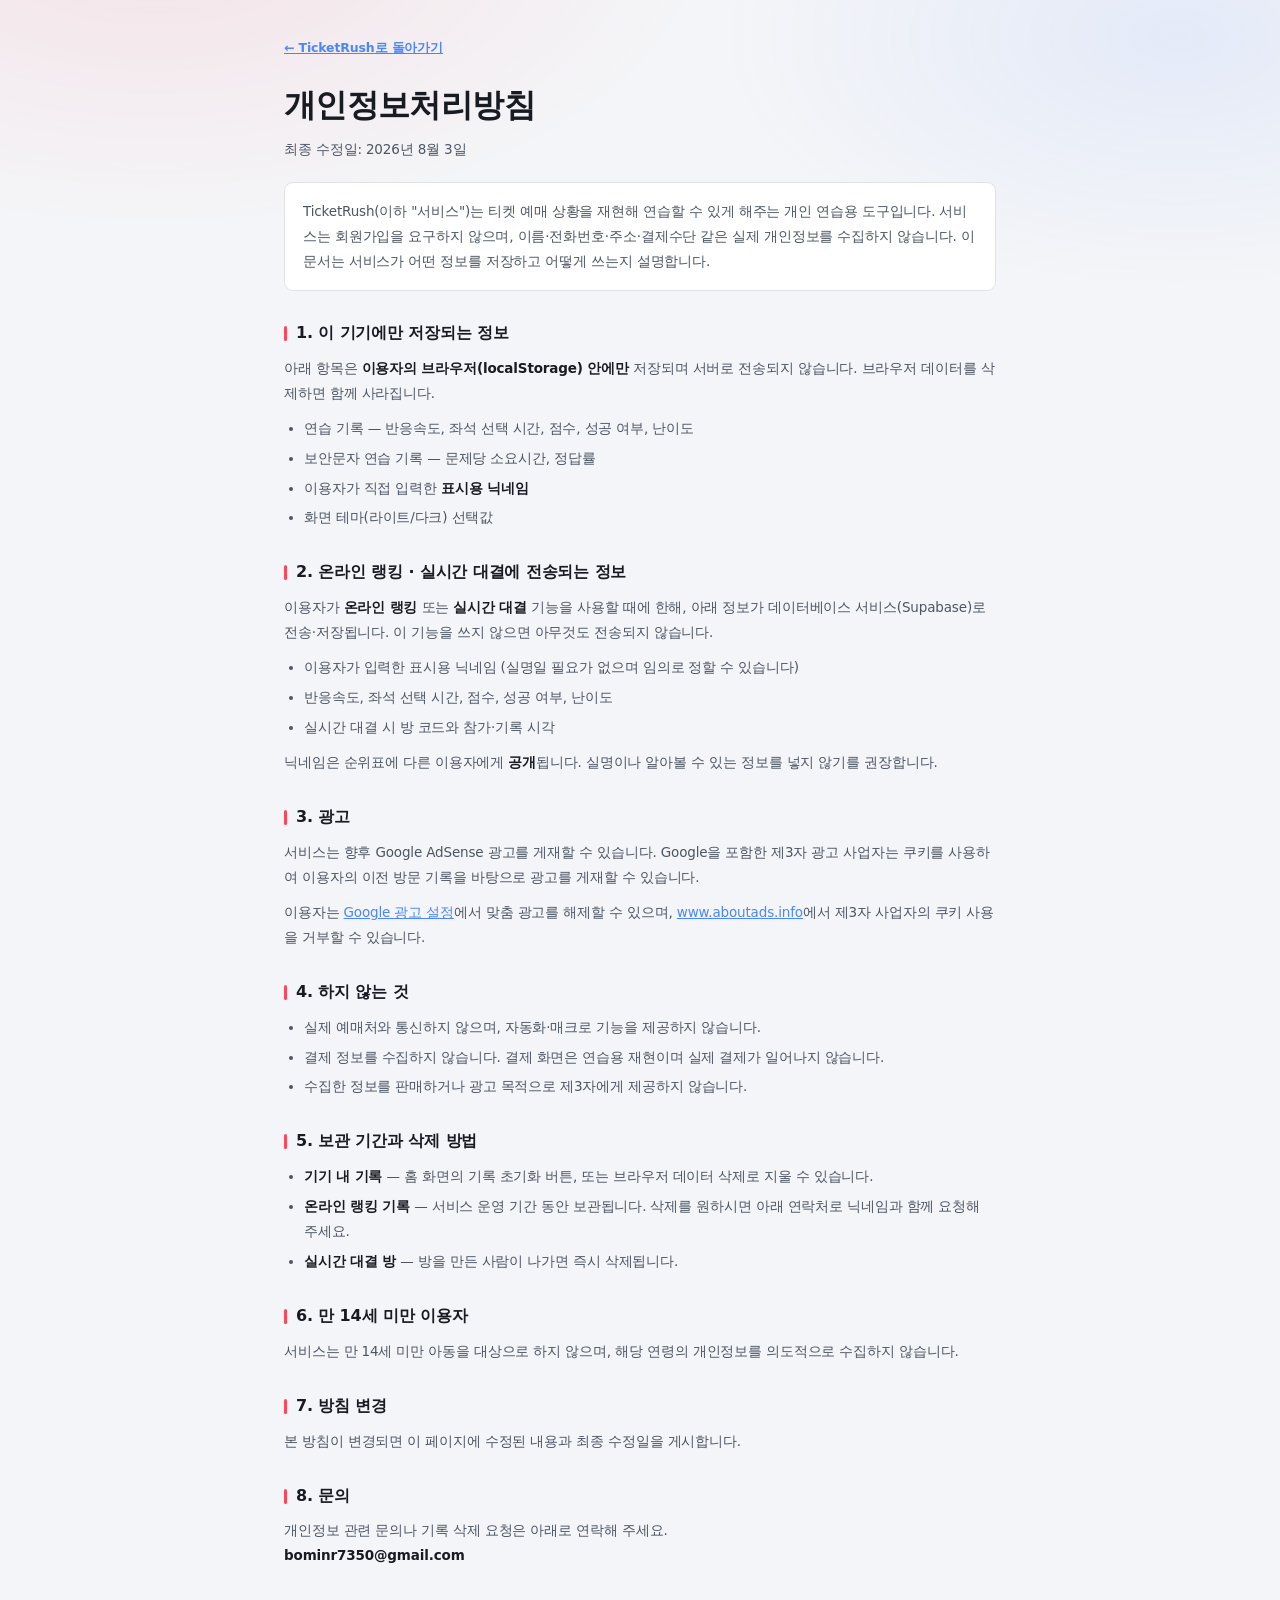
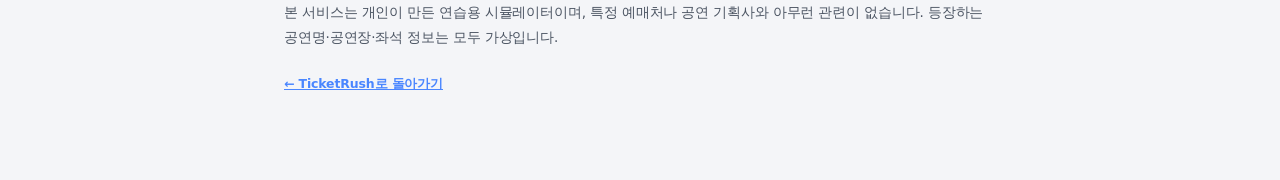
==== privacy.html @ 1d2d5882 "개인정보처리방침 페이지와 사이트 소개 글 추가 애드센스 심사에 필요한 최소 요건을 갖춘다.   · privacy.html — 기기 내 저장 항목, 온라인 랭킹·대결로 전송되는 항목" ====
<!DOCTYPE html>
<html lang="ko">
<head>
<meta charset="UTF-8">
<meta name="viewport" content="width=device-width, initial-scale=1.0, viewport-fit=cover">
<title>개인정보처리방침 — TicketRush</title>
<meta name="description" content="TicketRush가 수집하는 정보와 이용 방법을 안내합니다.">

<script>
(function(){
  var t = 'light';
  try { t = localStorage.getItem('ticketrush.theme') || 'light'; } catch (e) {}
  document.documentElement.setAttribute('data-theme', t);
})();
</script>

<link rel="icon" type="image/png" sizes="32x32" href="icons/favicon-32.png?v=3">
<link rel="stylesheet" href="css/style.css">
</head>
<body>

<main id="stage">
  <section class="screen active">
    <div class="doc-wrap">
      <a class="drill-back" href="./">← TicketRush로 돌아가기</a>

      <h1 class="doc-title">개인정보처리방침</h1>
      <p class="doc-updated">최종 수정일: 2026년 8월 3일</p>

      <p class="doc-lead">
        TicketRush(이하 "서비스")는 티켓 예매 상황을 재현해 연습할 수 있게 해주는 개인 연습용 도구입니다.
        서비스는 회원가입을 요구하지 않으며, 이름·전화번호·주소·결제수단 같은 실제 개인정보를
        수집하지 않습니다. 이 문서는 서비스가 어떤 정보를 저장하고 어떻게 쓰는지 설명합니다.
      </p>

      <h2>1. 이 기기에만 저장되는 정보</h2>
      <p>
        아래 항목은 <b>이용자의 브라우저(localStorage) 안에만</b> 저장되며 서버로 전송되지 않습니다.
        브라우저 데이터를 삭제하면 함께 사라집니다.
      </p>
      <ul>
        <li>연습 기록 — 반응속도, 좌석 선택 시간, 점수, 성공 여부, 난이도</li>
        <li>보안문자 연습 기록 — 문제당 소요시간, 정답률</li>
        <li>이용자가 직접 입력한 <b>표시용 닉네임</b></li>
        <li>화면 테마(라이트/다크) 선택값</li>
      </ul>

      <h2>2. 온라인 랭킹 · 실시간 대결에 전송되는 정보</h2>
      <p>
        이용자가 <b>온라인 랭킹</b> 또는 <b>실시간 대결</b> 기능을 사용할 때에 한해, 아래 정보가
        데이터베이스 서비스(Supabase)로 전송·저장됩니다. 이 기능을 쓰지 않으면 아무것도 전송되지 않습니다.
      </p>
      <ul>
        <li>이용자가 입력한 표시용 닉네임 (실명일 필요가 없으며 임의로 정할 수 있습니다)</li>
        <li>반응속도, 좌석 선택 시간, 점수, 성공 여부, 난이도</li>
        <li>실시간 대결 시 방 코드와 참가·기록 시각</li>
      </ul>
      <p>
        닉네임은 순위표에 다른 이용자에게 <b>공개</b>됩니다. 실명이나 알아볼 수 있는 정보를
        넣지 않기를 권장합니다.
      </p>

      <h2>3. 광고</h2>
      <p>
        서비스는 향후 Google AdSense 광고를 게재할 수 있습니다. Google을 포함한 제3자 광고 사업자는
        쿠키를 사용하여 이용자의 이전 방문 기록을 바탕으로 광고를 게재할 수 있습니다.
      </p>
      <p>
        이용자는 <a href="https://www.google.com/settings/ads" target="_blank" rel="noopener">Google 광고 설정</a>에서
        맞춤 광고를 해제할 수 있으며,
        <a href="https://www.aboutads.info/choices/" target="_blank" rel="noopener">www.aboutads.info</a>에서
        제3자 사업자의 쿠키 사용을 거부할 수 있습니다.
      </p>

      <h2>4. 하지 않는 것</h2>
      <ul>
        <li>실제 예매처와 통신하지 않으며, 자동화·매크로 기능을 제공하지 않습니다.</li>
        <li>결제 정보를 수집하지 않습니다. 결제 화면은 연습용 재현이며 실제 결제가 일어나지 않습니다.</li>
        <li>수집한 정보를 판매하거나 광고 목적으로 제3자에게 제공하지 않습니다.</li>
      </ul>

      <h2>5. 보관 기간과 삭제 방법</h2>
      <ul>
        <li><b>기기 내 기록</b> — 홈 화면의 기록 초기화 버튼, 또는 브라우저 데이터 삭제로 지울 수 있습니다.</li>
        <li><b>온라인 랭킹 기록</b> — 서비스 운영 기간 동안 보관됩니다. 삭제를 원하시면 아래 연락처로
            닉네임과 함께 요청해 주세요.</li>
        <li><b>실시간 대결 방</b> — 방을 만든 사람이 나가면 즉시 삭제됩니다.</li>
      </ul>

      <h2>6. 만 14세 미만 이용자</h2>
      <p>
        서비스는 만 14세 미만 아동을 대상으로 하지 않으며, 해당 연령의 개인정보를 의도적으로
        수집하지 않습니다.
      </p>

      <h2>7. 방침 변경</h2>
      <p>
        본 방침이 변경되면 이 페이지에 수정된 내용과 최종 수정일을 게시합니다.
      </p>

      <h2>8. 문의</h2>
      <p>
        개인정보 관련 문의나 기록 삭제 요청은 아래로 연락해 주세요.<br>
        <b>bominr7350@gmail.com</b>
      </p>

      <p class="disclaimer" style="text-align:left;margin-top:32px">
        본 서비스는 개인이 만든 연습용 시뮬레이터이며, 특정 예매처나 공연 기획사와 아무런 관련이 없습니다.
        등장하는 공연명·공연장·좌석 정보는 모두 가상입니다.
      </p>

      <a class="drill-back" href="./" style="margin-top:8px;display:inline-block">← TicketRush로 돌아가기</a>
    </div>
  </section>
</main>

</body>
</html>
---- css/style.css ----
/* ═══════════════════════════════════════════════
   TicketRush — 티켓팅 실전 연습 시뮬레이터
   ═══════════════════════════════════════════════ */

:root{
  --bg:#0b0d12;
  --bg-2:#10131a;
  --surface:#161a23;
  --surface-2:#1d222d;
  --surface-3:#252b38;
  --border:#2a3140;
  --border-2:#39424f;
  --text:#e9edf5;
  --text-2:#a9b4c6;
  --muted:#6f7b90;
  --accent:#ff4757;
  --accent-2:#ff6b7a;
  --accent-dim:rgba(255,71,87,.13);
  --blue:#4a86ff;
  --blue-dim:rgba(74,134,255,.13);
  --green:#22c98f;
  --amber:#ffb020;
  --purple:#a978ff;
  --radius:14px;
  --radius-s:9px;
  --shadow:0 10px 40px rgba(0,0,0,.45);
  --topbar-bg:rgba(11,13,18,.86);
  --menu-btn-bg:rgba(29,34,45,.92);
  /* 어두운 배경 위 옅은 색 배지 글자 — 밝은 테마에서는 아래에서 더 진한 색으로 바뀐다 */
  --tint-blue:#9dbcff;
  --tint-blue-2:#8db1ff;
  --tint-blue-3:#7ba4ff;
  --tint-red:#ffb3ba;
  --tint-red-2:#ff8a94;
  --tint-amber:#ffc861;
  --tint-amber-2:#ffd27d;
  --tint-green:#5fdcb0;
  --tint-purple:#c4a3ff;
  --tint-purple-2:#cbb0ff;
  --grad-top:#fff;
  --font:"Pretendard Variable","Pretendard",-apple-system,BlinkMacSystemFont,"Apple SD Gothic Neo","Segoe UI","Malgun Gothic","맑은 고딕",system-ui,sans-serif;
  --mono:"SF Mono",ui-monospace,"Cascadia Mono","Consolas",monospace;
}

/* ─────────── 라이트 테마 ─────────── */
:root[data-theme="light"]{
  --bg:#f4f5f8;
  --bg-2:#ffffff;
  --surface:#ffffff;
  --surface-2:#eef0f4;
  --surface-3:#e4e7ed;
  --border:#dfe2e8;
  --border-2:#c9ceda;
  --text:#181b22;
  --text-2:#4c5563;
  --muted:#818a99;
  --shadow:0 10px 32px rgba(24,27,34,.12);
  --topbar-bg:rgba(255,255,255,.86);
  --menu-btn-bg:rgba(255,255,255,.92);
  --tint-blue:#1d5fd6;
  --tint-blue-2:#1d5fd6;
  --tint-blue-3:#2f6fe0;
  --tint-red:#c81e3c;
  --tint-red-2:#d21f3c;
  --tint-amber:#9a5b00;
  --tint-amber-2:#8a5300;
  --tint-green:#0d8a63;
  --tint-purple:#7a3fd6;
  --tint-purple-2:#7a3fd6;
  --grad-top:#181b22;
}

*{box-sizing:border-box;margin:0;padding:0}
html,body{height:100%}
body{
  background:var(--bg);
  color:var(--text);
  font-family:var(--font);
  font-size:15px;
  line-height:1.55;
  -webkit-font-smoothing:antialiased;
  letter-spacing:-.01em;
  overflow-x:hidden;
}
body::before{
  content:"";position:fixed;inset:0;pointer-events:none;z-index:0;
  background:
    radial-gradient(900px 480px at 12% -8%, rgba(255,71,87,.10), transparent 62%),
    radial-gradient(760px 420px at 92% 4%, rgba(74,134,255,.09), transparent 60%);
}
button{font-family:inherit;cursor:pointer;border:none;background:none;color:inherit}
input{font-family:inherit}
.hidden{display:none !important}

/* ─────────── 상단바 ─────────── */
#topbar{
  position:sticky;top:0;z-index:60;
  display:flex;align-items:center;justify-content:space-between;
  gap:16px;padding:0 22px;height:52px;
  background:var(--topbar-bg);
  backdrop-filter:blur(14px);
  border-bottom:1px solid var(--border);
}
.tb-left{display:flex;align-items:center;gap:12px;min-width:0}
.tb-logo{font-weight:800;font-size:13px;letter-spacing:.1em}
.tb-logo em{color:var(--accent);font-style:normal}
.tb-sep{width:1px;height:16px;background:var(--border-2)}
.tb-clock{font-family:var(--mono);font-size:14px;font-weight:600;font-variant-numeric:tabular-nums}
.tb-clock-label{font-size:10px;color:var(--muted);letter-spacing:.05em}
.tb-right{display:flex;align-items:center;gap:18px}
.tb-stat{display:flex;align-items:center;gap:7px;font-size:12px;white-space:nowrap}
.tb-stat-label{color:var(--muted)}
.tb-stat-val{font-family:var(--mono);font-weight:700;font-variant-numeric:tabular-nums}
.load-bar{width:64px;height:5px;border-radius:3px;background:var(--surface-3);overflow:hidden}
.load-fill{height:100%;width:0;border-radius:3px;background:var(--green);transition:width .5s ease,background .5s ease}
.load-fill.mid{background:var(--amber)}
.load-fill.high{background:var(--accent)}
@media(max-width:820px){
  .tb-stat:not(.tb-load){display:none}
  #topbar{padding:0 14px}
}

/* ─────────── 화면 전환 ─────────── */
#stage{position:relative;z-index:1}
.screen{display:none;animation:fadeUp .32s cubic-bezier(.16,1,.3,1)}
.screen.active{display:block}
@keyframes fadeUp{from{opacity:0;transform:translateY(10px)}to{opacity:1;transform:none}}

/* ═══════════ 1. 홈 ═══════════ */
.home-hero{max-width:900px;margin:0 auto;padding:86px 24px 46px;text-align:center}
.hero-badge{
  display:inline-block;padding:6px 14px;border-radius:100px;
  background:var(--accent-dim);border:1px solid rgba(255,71,87,.3);
  color:var(--accent-2);font-size:12px;font-weight:700;letter-spacing:.06em;
}
.hero-title{margin-top:22px;font-size:clamp(30px,5.2vw,52px);font-weight:800;line-height:1.22;letter-spacing:-.035em}
.hero-title em{
  font-style:normal;
  background:linear-gradient(100deg,var(--accent),#ff9068);
  -webkit-background-clip:text;background-clip:text;color:transparent;
}
.hero-sub{margin-top:20px;color:var(--text-2);font-size:15.5px;line-height:1.75}

.home-panel{max-width:940px;margin:0 auto;padding:0 24px 60px}
.panel-block{margin-bottom:38px}
.block-title{font-size:16px;font-weight:700;display:flex;align-items:center;gap:10px;margin-bottom:14px}
.block-title .num{
  font-family:var(--mono);font-size:11px;color:var(--accent);
  background:var(--accent-dim);padding:3px 7px;border-radius:5px;font-weight:700;
}
.block-desc{color:var(--muted);font-size:13px;margin:-8px 0 14px}
.opt-tag{font-size:11px;color:var(--muted);font-weight:500;background:var(--surface-2);padding:2px 8px;border-radius:5px}

/* 공연 카드 */
.concert-grid{display:grid;grid-template-columns:repeat(auto-fill,minmax(210px,1fr));gap:12px}
.concert{
  position:relative;text-align:left;padding:0;overflow:hidden;
  background:var(--surface);border:1px solid var(--border);border-radius:var(--radius);
  transition:border-color .18s,transform .18s;
}
.concert:hover{border-color:var(--border-2);transform:translateY(-2px)}
.concert.on{border-color:var(--accent);box-shadow:0 0 0 1px var(--accent),0 8px 26px rgba(255,71,87,.16)}
/* 티켓 포스터가 크림색 용지라 어둡게 덮는 오버레이를 두지 않는다 */
.c-art{height:104px;position:relative;overflow:hidden;background:var(--surface-2)}
.c-art svg{display:block;width:100%;height:100%}
.c-body{padding:13px 14px 15px}
.c-name{font-weight:700;font-size:14.5px;line-height:1.35}
.c-venue{color:var(--muted);font-size:12px;margin-top:5px}
.c-tags{display:flex;gap:5px;margin-top:10px;flex-wrap:wrap}
.c-tag{font-size:10.5px;padding:3px 7px;border-radius:5px;background:var(--surface-3);color:var(--text-2);font-weight:600}
.c-tag.hot{background:var(--accent-dim);color:var(--accent-2)}

/* 난이도 */
.diff-grid{display:grid;grid-template-columns:repeat(auto-fit,minmax(160px,1fr));gap:10px}
.diff{
  text-align:left;padding:15px 16px;border-radius:var(--radius-s);
  background:var(--surface);border:1px solid var(--border);transition:.18s;
}
.diff:hover{border-color:var(--border-2)}
.diff.on{border-color:var(--accent);background:linear-gradient(180deg,var(--accent-dim),var(--surface))}
.d-name{font-weight:700;font-size:15px;display:flex;align-items:center;gap:7px}
.d-dots{display:flex;gap:3px}
.d-dots i{width:5px;height:5px;border-radius:50%;background:var(--surface-3)}
.d-dots i.f{background:var(--accent)}
.d-desc{color:var(--muted);font-size:12px;margin-top:7px;line-height:1.5}
.d-spec{margin-top:9px;font-family:var(--mono);font-size:10.5px;color:var(--text-2);display:flex;flex-direction:column;gap:2px}

/* 체크박스 옵션 */
.opt-grid{display:grid;grid-template-columns:repeat(auto-fit,minmax(240px,1fr));gap:10px}
.opt{
  display:flex;gap:11px;align-items:flex-start;cursor:pointer;
  padding:13px 15px;border-radius:var(--radius-s);
  background:var(--surface);border:1px solid var(--border);transition:.16s;
}
.opt:hover{border-color:var(--border-2)}
.opt input{position:absolute;opacity:0;pointer-events:none}
.opt-box{
  flex:0 0 auto;width:18px;height:18px;margin-top:2px;border-radius:5px;
  border:1.5px solid var(--border-2);background:var(--bg-2);
  display:grid;place-items:center;transition:.16s;
}
.opt-box::after{content:"";width:9px;height:5px;border-left:2px solid #fff;border-bottom:2px solid #fff;transform:rotate(-45deg) scale(0);transition:transform .16s}
.opt input:checked + .opt-box,
.co-agree input:checked + .opt-box{background:var(--accent);border-color:var(--accent)}
.opt input:checked + .opt-box::after,
.co-agree input:checked + .opt-box::after{transform:rotate(-45deg) scale(1)}
.opt-text{display:flex;flex-direction:column;gap:3px;font-size:13.5px}
.opt-text b{font-weight:600}
.opt-text i{font-style:normal;color:var(--muted);font-size:12px;line-height:1.45}

/* 목표좌석 */
/* 공연장 선택 */
.venue-grid{display:grid;grid-template-columns:repeat(auto-fit,minmax(210px,1fr));gap:10px}
.venue-pick{
  text-align:left;padding:14px 16px;border-radius:var(--radius-s);
  background:var(--surface);border:1.5px solid var(--border);transition:.16s;
}
.venue-pick:hover{border-color:var(--border-2);transform:translateY(-2px)}
.venue-pick.on{border-color:var(--accent);background:linear-gradient(180deg,var(--accent-dim),var(--surface))}
.vp-label{
  display:inline-block;font-size:10.5px;font-weight:700;padding:2px 8px;border-radius:5px;
  background:var(--surface-3);color:var(--text-2);margin-bottom:7px;
}
.venue-pick.on .vp-label{background:var(--accent);color:#fff}
.vp-name{font-size:14px;font-weight:700}
.vp-desc{font-size:11.5px;color:var(--muted);line-height:1.55;margin-top:4px}
.vp-spec{font-size:11px;color:var(--text-2);font-family:var(--mono);margin-top:8px}

.target-grid{display:flex;flex-wrap:wrap;gap:8px}
.target{
  padding:9px 15px;border-radius:100px;font-size:13px;font-weight:600;
  background:var(--surface);border:1px solid var(--border);transition:.16s;
}
.target:hover{border-color:var(--border-2)}
.target.on{background:var(--blue-dim);border-color:var(--blue);color:var(--tint-blue)}

/* 버튼 */
.btn-primary{
  background:linear-gradient(180deg,var(--accent-2),var(--accent));
  color:#fff;font-weight:700;font-size:15px;
  padding:13px 26px;border-radius:var(--radius-s);
  transition:.16s;box-shadow:0 6px 20px rgba(255,71,87,.24);
}
.btn-primary:hover:not(:disabled){filter:brightness(1.08);transform:translateY(-1px)}
.btn-primary:active:not(:disabled){transform:translateY(0)}
.btn-primary:disabled{opacity:.34;cursor:not-allowed;box-shadow:none;filter:grayscale(.6)}
.btn-huge{width:100%;padding:18px;font-size:17px;margin-top:8px}
.btn-ghost{
  padding:10px 20px;border-radius:var(--radius-s);font-size:13.5px;font-weight:600;
  background:var(--surface-2);border:1px solid var(--border);color:var(--text-2);transition:.16s;
}
.btn-ghost:hover{background:var(--surface-3);color:var(--text)}
.btn-danger{color:var(--tint-red-2)}
.btn-danger:hover{background:var(--accent-dim);border-color:rgba(255,71,87,.4)}
.btn-link{background:none;color:var(--blue);font-size:12.5px;text-decoration:underline;padding:4px}
.btn-back{font-size:13px;color:var(--muted);padding:4px 0;font-weight:600}
.btn-back:hover{color:var(--text)}

.disclaimer{margin-top:16px;text-align:center;color:var(--muted);font-size:11.5px;line-height:1.7}

/* 기록 */
.home-record{max-width:940px;margin:0 auto;padding:0 24px 80px}
.rec-box{background:var(--surface);border:1px solid var(--border);border-radius:var(--radius);padding:20px 22px}
.rec-head{display:flex;align-items:center;justify-content:space-between;margin-bottom:16px}
.rec-head h3{font-size:15px;font-weight:700}
.rec-grid{display:grid;grid-template-columns:repeat(auto-fit,minmax(110px,1fr));gap:12px}
.rec-item{text-align:center;padding:14px 8px;background:var(--bg-2);border-radius:var(--radius-s)}
.rec-val{font-family:var(--mono);font-size:22px;font-weight:700}
.rec-lab{font-size:11.5px;color:var(--muted);margin-top:4px}

/* ═══════════ 2. 오픈 대기 ═══════════ */
.standby-wrap{
  max-width:880px;margin:0 auto;padding:60px 24px;
  display:grid;grid-template-columns:260px 1fr;gap:40px;align-items:center;min-height:calc(100vh - 52px);
}
@media(max-width:720px){.standby-wrap{grid-template-columns:1fr;gap:24px;padding:36px 20px}}
.sb-poster{
  position:relative;width:100%;aspect-ratio:3/4;min-height:220px;
  border-radius:var(--radius);overflow:hidden;
  box-shadow:var(--shadow);background:var(--surface-2);
}
/* absolute 로 채워야 aspect-ratio 계산 순서와 무관하게 항상 보인다 */
.sb-poster svg{position:absolute;inset:0;width:100%;height:100%}
.sb-label{color:var(--muted);font-size:13px;letter-spacing:.04em}
.sb-count{
  font-family:var(--mono);font-size:clamp(56px,11vw,88px);font-weight:800;
  line-height:1;letter-spacing:-.03em;font-variant-numeric:tabular-nums;
  display:inline-block;
}
.sb-ms{font-family:var(--mono);font-size:24px;color:var(--accent);display:inline-block;font-weight:700}
.sb-count.urgent{color:var(--accent);animation:pulse .5s infinite}
@keyframes pulse{0%,100%{opacity:1}50%{opacity:.55}}
.sb-title{font-size:22px;font-weight:700;margin-top:22px}
.sb-meta{color:var(--text-2);font-size:13.5px;margin-top:6px;line-height:1.7}
.btn-book{margin-top:26px;width:100%;max-width:320px;padding:19px;font-size:19px}
.sb-hint{color:var(--muted);font-size:12.5px;margin-top:12px}
.sb-early{
  margin-top:12px;padding:10px 14px;border-radius:var(--radius-s);
  background:var(--accent-dim);border:1px solid rgba(255,71,87,.3);
  color:var(--accent-2);font-size:13px;font-weight:600;
}

/* ═══════════ 3. 대기열 ═══════════ */
.queue-card{
  max-width:440px;margin:0 auto;padding:34px 30px 28px;
  min-height:calc(100vh - 52px);display:flex;flex-direction:column;justify-content:center;
}
.q-head{text-align:center;margin-bottom:26px}
.q-brand{font-size:11px;font-weight:800;letter-spacing:.14em;color:var(--accent)}
.q-title{font-size:20px;font-weight:700;margin-top:8px}
/* 대기열 진행 — 일자형 게이지 */
.q-visual{margin:0 auto;max-width:420px}
.q-numrow{display:flex;align-items:baseline;justify-content:space-between;gap:12px;margin-bottom:10px}
.q-numlabel{font-size:12px;color:var(--muted)}
.q-numval{font-size:13px;color:var(--text-2)}
.q-numval b{
  font-family:var(--mono);font-size:38px;font-weight:800;
  font-variant-numeric:tabular-nums;color:var(--text);
  letter-spacing:-.03em;margin-right:3px;
}
.q-track{
  height:12px;border-radius:7px;background:var(--surface-2);
  border:1px solid var(--border);overflow:hidden;position:relative;
}
.q-fill{
  height:100%;width:0;border-radius:6px;
  background:linear-gradient(90deg,var(--accent),#ff9068);
  transition:width .6s ease;position:relative;
}
/* 진행 중임을 보여주는 흐르는 빛 */
.q-fill::after{
  content:"";position:absolute;inset:0;border-radius:6px;
  background:linear-gradient(90deg,transparent,rgba(255,255,255,.42),transparent);
  animation:qflow 1.5s linear infinite;
}
@keyframes qflow{from{transform:translateX(-100%)}to{transform:translateX(100%)}}
.q-trackfoot{display:flex;justify-content:space-between;font-size:11px;color:var(--muted);margin-top:7px}
.q-trackfoot b{font-family:var(--mono);color:var(--text-2)}
.q-stats{display:flex;flex-wrap:wrap;justify-content:space-between;gap:8px;margin-top:26px;text-align:center}
.q-stats .q-stat{min-width:96px}
.q-stat{flex:1;background:var(--surface);border:1px solid var(--border);border-radius:var(--radius-s);padding:11px 6px}
.q-stat span{display:block;font-size:11px;color:var(--muted)}
.q-stat b{display:block;font-family:var(--mono);font-size:14px;margin-top:3px;font-variant-numeric:tabular-nums}
.q-status{
  margin-top:14px;padding:11px 14px;border-radius:var(--radius-s);
  background:var(--surface);border:1px solid var(--border);
  font-size:13px;color:var(--text-2);text-align:center;transition:.2s;
}
.q-status.warn{background:rgba(255,176,32,.1);border-color:rgba(255,176,32,.34);color:var(--tint-amber-2)}
.q-status.bad{background:var(--accent-dim);border-color:rgba(255,71,87,.36);color:var(--accent-2)}
.q-warn{
  margin-top:14px;padding:13px 15px;border-radius:var(--radius-s);
  background:rgba(255,176,32,.07);border:1px solid rgba(255,176,32,.24);font-size:12.5px;line-height:1.6;
}
.q-warn b{display:block;color:var(--tint-amber);margin-bottom:3px}
.q-warn span{color:var(--text-2)}
.q-actions{display:flex;gap:8px;margin-top:16px}
.q-actions button{flex:1}
.q-refresh-count{text-align:center;font-size:11.5px;color:var(--muted);margin-top:10px;min-height:17px}

/* ═══════════ 예매 공통 헤더 ═══════════ */
.book-head{
  display:flex;align-items:center;justify-content:space-between;gap:16px;
  padding:16px 24px;border-bottom:1px solid var(--border);background:var(--bg-2);
}
.bh-title{font-size:17px;font-weight:700}
.bh-sub{font-size:12.5px;color:var(--muted);margin-top:3px}
.bh-timer{font-size:13px;color:var(--text-2)}
.bh-timer b{font-family:var(--mono);font-size:17px;color:var(--text);font-variant-numeric:tabular-nums;margin-left:6px}
.bh-timer.urgent b{color:var(--accent)}

/* ═══════════ 4. 구역 선택 ═══════════ */
.zone-body{display:grid;grid-template-columns:1fr 260px;gap:20px;padding:22px 24px;max-width:1200px;margin:0 auto}
@media(max-width:900px){.zone-body{grid-template-columns:1fr}}
/* 좌석배치도 — 무대를 중심으로 부채꼴로 펼친 SVG */
.venue{
  background:var(--surface);border:1px solid var(--border);border-radius:var(--radius);
  padding:18px 16px 14px;
}
.venue-svg{display:block;width:100%;height:auto;max-height:68vh;margin:0 auto}
.vm-stage{fill:var(--surface-3);stroke:var(--border-2);stroke-width:1.5}
.vm-stage-t{
  fill:var(--text-2);font-family:var(--font);font-size:12px;font-weight:800;
  letter-spacing:.26em;pointer-events:none;
}
.vm-zone{cursor:pointer}
/* 기본 투명도는 JS 가 잔여석에 맞춰 fill-opacity 속성으로 넣는다.
   여기서 fill-opacity 를 선언하면 그 값을 덮어버리므로 상태별로만 지정한다. */
.vm-shape{stroke-width:1.5;transition:fill-opacity .45s ease,stroke-width .14s}
.vm-zone:hover .vm-shape{fill-opacity:.85;stroke-width:2.5}
.vm-zone:focus{outline:none}
.vm-zone:focus-visible .vm-shape{stroke-width:3}
.vm-name,.vm-left{
  pointer-events:none;paint-order:stroke;
  stroke:rgba(0,0,0,.6);stroke-width:3px;stroke-linejoin:round;
}
.vm-name{fill:#fff;font-family:var(--font);font-size:12px;font-weight:700}
.vm-left{fill:var(--text-2);font-family:var(--mono);font-size:10.5px;font-weight:600}
.vm-zone.mid .vm-left{fill:var(--amber)}
.vm-zone.low .vm-left{fill:var(--accent-2)}
.vm-zone.off{cursor:not-allowed}
.vm-zone.off .vm-shape{stroke-dasharray:3 3}
.vm-zone.off:hover .vm-shape{fill-opacity:.05;stroke-width:1.5}
.vm-zone.off .vm-name{fill:var(--muted)}
.vm-zone.off .vm-left{fill:var(--accent)}
.vm-hint{font-size:11.5px;color:var(--muted);text-align:center;margin-top:12px;line-height:1.6}
.vm-hint b{color:var(--text-2)}
.zone-side h3{font-size:14px;font-weight:700;margin-bottom:11px}
.grade-list{display:flex;flex-direction:column;gap:7px}
.grade-item{
  display:flex;align-items:center;gap:9px;padding:10px 12px;
  background:var(--surface);border:1px solid var(--border);border-radius:var(--radius-s);font-size:12.5px;
}
.gi-dot{width:9px;height:9px;border-radius:50%;flex:0 0 auto}
.gi-name{font-weight:700}
.gi-price{color:var(--muted);font-size:11.5px}
.gi-left{margin-left:auto;font-family:var(--mono);font-weight:700;font-size:12.5px}

/* 실시간 피드 */
.live-feed{
  margin-top:16px;background:var(--bg-2);border:1px solid var(--border);
  border-radius:var(--radius-s);padding:11px 12px;height:158px;overflow:hidden;
  display:flex;flex-direction:column;gap:5px;justify-content:flex-end;
}
.lf-item{font-size:11.5px;color:var(--muted);animation:feedIn .3s ease;line-height:1.45}
.lf-item b{color:var(--text-2);font-weight:600}
.lf-item.hot b{color:var(--accent-2)}
@keyframes feedIn{from{opacity:0;transform:translateY(6px)}to{opacity:1;transform:none}}

/* ═══════════ 5. 좌석 선택 ═══════════ */
.seat-body{display:grid;grid-template-columns:1fr 280px;gap:20px;padding:20px 24px;max-width:1280px;margin:0 auto}
@media(max-width:900px){.seat-body{grid-template-columns:1fr}}
.seat-main{background:var(--surface);border:1px solid var(--border);border-radius:var(--radius);padding:20px}
.stage-bar{
  background:linear-gradient(180deg,var(--surface-3),var(--surface-2));
  border:1px solid var(--border-2);border-radius:7px;text-align:center;
  padding:9px;font-weight:800;letter-spacing:.4em;font-size:12px;color:var(--text-2);margin-bottom:20px;
}
.seat-scroll{overflow:auto;max-height:56vh;padding:4px}
.seat-grid{display:flex;flex-direction:column;gap:5px;align-items:center;min-width:min-content}
.seat-row{display:flex;gap:4px;align-items:center}
.seat-rowlabel{
  width:26px;flex:0 0 auto;font-family:var(--mono);font-size:10px;
  color:var(--muted);text-align:right;padding-right:5px;
}
.seat{
  width:17px;height:17px;border-radius:3.5px;flex:0 0 auto;
  background:var(--surface-3);border:none;transition:transform .1s,background .18s;position:relative;
}
/* 선택 가능한 좌석 = 포도알 (보라색) */
.seat.av{background:#8b5cf6;cursor:pointer}
.seat.av:hover{transform:scale(1.42);background:#a78bfa;z-index:5;box-shadow:0 0 0 2px rgba(139,92,246,.45)}
/* 경쟁자가 선점 중인 좌석. 깜빡이거나 노랗게 뜨지 않고 그냥 사라진 것처럼 보인다 */
.seat.hold{background:#2b313d;cursor:not-allowed}
.seat.sold{background:#2b313d;cursor:not-allowed}
.seat.mine{background:var(--accent);cursor:pointer;box-shadow:0 0 0 2px rgba(255,71,87,.45)}
/* 사라질 때 별도 연출 없음 — background transition 만으로 조용히 회색이 된다 */
.seat-aisle{width:12px;flex:0 0 auto}
.seat-legend{display:flex;gap:16px;justify-content:center;margin-top:18px;font-size:11.5px;color:var(--text-2);flex-wrap:wrap}
.seat-legend span{display:flex;align-items:center;gap:6px}
.lg{width:11px;height:11px;border-radius:3px;display:inline-block}
.lg-av{background:#8b5cf6}
.lg-sold{background:#2b313d}.lg-mine{background:var(--accent)}

.seat-side h3{font-size:14px;font-weight:700;margin-bottom:11px}
.picked{
  background:var(--surface);border:1px solid var(--border);border-radius:var(--radius-s);
  padding:11px;min-height:96px;display:flex;flex-direction:column;gap:7px;
}
.picked .empty{color:var(--muted);font-size:12.5px;margin:auto;text-align:center}
.pick-item{display:flex;align-items:center;gap:9px;padding:8px 10px;background:var(--bg-2);border-radius:7px;font-size:12.5px}
.pi-grade{font-size:10px;font-weight:700;padding:2px 6px;border-radius:4px}
.pi-name{font-weight:600}
.pi-price{margin-left:auto;font-family:var(--mono);font-size:11.5px;color:var(--text-2)}
.pi-del{color:var(--muted);font-size:15px;line-height:1;padding:0 2px}
.pi-del:hover{color:var(--accent)}
.picked-sum{
  margin-top:11px;padding:13px;background:var(--surface);
  border:1px solid var(--border);border-radius:var(--radius-s);
}
.picked-sum div{display:flex;justify-content:space-between;font-size:13px;padding:3px 0}
.picked-sum b{font-family:var(--mono);font-weight:700}
.seat-side .btn-primary{width:100%;margin-top:11px}

/* ═══════════ 6. 보안문자 ═══════════ */
.captcha-card{
  max-width:390px;margin:0 auto;padding:36px 30px;
  min-height:calc(100vh - 52px);display:flex;flex-direction:column;
  align-items:center;justify-content:center;text-align:center;
}
.captcha-card h2{font-size:20px;font-weight:700}
.captcha-card > p{color:var(--text-2);font-size:13.5px;margin-top:7px}
/* 전체 연습(#captcha-*)과 집중 연습(#cd-*)이 같은 모양을 쓴다 */
#captcha-canvas,#cd-canvas{
  margin-top:20px;border-radius:8px;background:#fff;
  border:1px solid var(--border-2);max-width:100%;
}
#captcha-input,#cd-input{
  margin-top:12px;width:100%;padding:14px 16px;font-size:19px;
  text-align:center;letter-spacing:.22em;font-family:var(--mono);font-weight:700;
  background:var(--surface);border:1.5px solid var(--border-2);
  border-radius:var(--radius-s);color:var(--text);outline:none;transition:.16s;
}
#captcha-input:focus,#cd-input:focus{border-color:var(--accent);background:var(--surface-2)}
#captcha-input.err,#cd-input.err{border-color:var(--accent);animation:shake .32s}
@keyframes shake{0%,100%{transform:translateX(0)}25%{transform:translateX(-7px)}75%{transform:translateX(7px)}}
.captcha-msg{min-height:20px;margin-top:9px;font-size:12.5px;color:var(--accent-2)}
.captcha-card .btn-primary{width:100%;margin-top:6px}
.captcha-timer{margin-top:16px;font-size:12.5px;color:var(--muted)}
.captcha-timer b{font-family:var(--mono);color:var(--text-2)}

/* ═══════════ 7. 결제 ═══════════ */
.checkout-wrap{max-width:1000px;margin:0 auto;padding:26px 24px 60px}
.co-steps{display:flex;align-items:center;gap:11px;font-size:13px;color:var(--muted);margin-bottom:22px}
.co-steps .on{color:var(--accent);font-weight:700}
.co-steps i{font-style:normal;color:var(--border-2)}
.co-grid{display:grid;grid-template-columns:1fr 310px;gap:20px}
@media(max-width:860px){.co-grid{grid-template-columns:1fr}}
.co-box{background:var(--surface);border:1px solid var(--border);border-radius:var(--radius);padding:20px 22px;margin-bottom:14px}
.co-box h3{font-size:14.5px;font-weight:700;margin-bottom:13px}
.co-rows{display:flex;flex-direction:column;gap:9px}
.co-row{display:flex;font-size:13.5px;gap:14px}
.co-row span{color:var(--muted);width:88px;flex:0 0 auto}
.co-row b{font-weight:600}
.co-discounts,.co-pays{display:flex;flex-direction:column;gap:8px}
.co-choice{
  display:flex;align-items:center;gap:11px;padding:12px 14px;text-align:left;
  background:var(--bg-2);border:1.5px solid var(--border);border-radius:var(--radius-s);
  font-size:13.5px;transition:.16s;width:100%;
}
.co-choice:hover{border-color:var(--border-2)}
.co-choice.on{border-color:var(--accent);background:var(--accent-dim)}
.cc-radio{width:16px;height:16px;border-radius:50%;border:2px solid var(--border-2);flex:0 0 auto;transition:.16s}
.co-choice.on .cc-radio{border-color:var(--accent);border-width:5px}
.cc-label{font-weight:600}
.cc-val{margin-left:auto;font-family:var(--mono);font-size:12.5px;color:var(--text-2)}
/* 결제 수단 하위 선택 — 카드사 · 은행 */
.co-sub:not(:empty){
  margin-top:12px;padding:13px 14px;border-radius:var(--radius-s);
  background:var(--bg-2);border:1px solid var(--border);
}
.co-sub-h{font-size:11.5px;font-weight:700;letter-spacing:.04em;color:var(--muted);margin-bottom:9px}
.co-sub-grid{display:grid;grid-template-columns:repeat(auto-fill,minmax(104px,1fr));gap:6px}
.pay-sub{
  padding:9px 6px;border-radius:7px;font-size:12.5px;font-weight:600;
  background:var(--surface);border:1.5px solid var(--border);
  color:var(--text-2);transition:.14s;
}
.pay-sub:hover{border-color:var(--border-2);color:var(--text)}
.pay-sub.on{border-color:var(--accent);background:var(--accent-dim);color:var(--tint-red)}
.co-sub-note{font-size:11px;color:var(--amber);margin-top:9px;line-height:1.5}

.co-agree{display:flex;align-items:center;gap:11px;padding:15px 20px;font-size:13px;cursor:pointer;color:var(--text-2)}
.co-agree input{position:absolute;opacity:0;pointer-events:none}
.co-side{position:sticky;top:70px;align-self:start;background:var(--surface);border:1px solid var(--border);border-radius:var(--radius);padding:20px}
.co-side h3{font-size:14.5px;font-weight:700;margin-bottom:13px}
.co-sum{display:flex;flex-direction:column;gap:8px;padding-bottom:13px;border-bottom:1px solid var(--border)}
.co-sum div{display:flex;justify-content:space-between;font-size:13px}
.co-sum span{color:var(--muted)}
.co-sum b{font-family:var(--mono);font-weight:600}
.co-sum .disc b{color:var(--green)}
.co-total{display:flex;justify-content:space-between;align-items:baseline;padding:14px 0}
.co-total span{font-size:13.5px;font-weight:600}
.co-total b{font-family:var(--mono);font-size:24px;font-weight:800;color:var(--accent)}
.btn-pay{width:100%;padding:16px;font-size:16px}
.co-note{margin-top:11px;font-size:11.5px;color:var(--muted);line-height:1.6}
.co-timer{margin-top:13px;text-align:center;font-size:12.5px;color:var(--muted)}
.co-timer b{font-family:var(--mono);color:var(--text-2)}

/* ═══════════ 8. 결과 리포트 ═══════════ */
.result-wrap{max-width:1000px;margin:0 auto;padding:44px 24px 80px}
.rs-hero{text-align:center;margin-bottom:38px}
.rs-verdict{font-size:13px;font-weight:700;letter-spacing:.1em;color:var(--muted)}
.rs-outcome{font-size:clamp(28px,5vw,42px);font-weight:800;margin-top:10px;letter-spacing:-.03em}
.rs-outcome.ok{color:var(--green)}
.rs-outcome.fail{color:var(--accent)}
.rs-desc{color:var(--text-2);font-size:14.5px;margin-top:10px;line-height:1.7}
.rs-gradewrap{display:flex;align-items:center;justify-content:center;gap:24px;margin-top:28px;flex-wrap:wrap}
.rs-grade{
  width:112px;height:112px;border-radius:26px;display:grid;place-items:center;
  font-size:50px;font-weight:800;letter-spacing:-.04em;position:relative;
  background:var(--surface);border:2px solid var(--border-2);
}
.rs-grade small{position:absolute;bottom:11px;font-size:10px;font-weight:700;letter-spacing:.1em;color:var(--muted)}
.rs-gradetext{text-align:left;max-width:340px}
.rs-gradetext h3{font-size:19px;font-weight:700}
.rs-gradetext p{color:var(--text-2);font-size:13.5px;margin-top:6px;line-height:1.65}

.rs-section{margin-top:36px}
.rs-section > h3{font-size:16px;font-weight:700;margin-bottom:15px;display:flex;align-items:center;gap:9px}
.rs-section > h3::before{content:"";width:3px;height:15px;background:var(--accent);border-radius:2px}

.rs-two{display:grid;grid-template-columns:340px 1fr;gap:20px}
@media(max-width:820px){.rs-two{grid-template-columns:1fr}}
.rs-card{background:var(--surface);border:1px solid var(--border);border-radius:var(--radius);padding:20px}
#radar{width:100%;height:auto;display:block}

.metric-list{display:flex;flex-direction:column;gap:10px}
.metric{background:var(--surface);border:1px solid var(--border);border-radius:var(--radius-s);padding:13px 15px}
.m-top{display:flex;align-items:baseline;gap:9px;margin-bottom:8px}
.m-name{font-weight:700;font-size:13.5px}
.m-val{font-family:var(--mono);font-weight:700;font-size:15px;margin-left:auto}
.m-tier{font-size:10.5px;font-weight:700;padding:2px 7px;border-radius:4px}
.t-s{background:rgba(169,120,255,.16);color:var(--tint-purple)}
.t-a{background:rgba(34,201,143,.14);color:var(--tint-green)}
.t-b{background:rgba(74,134,255,.14);color:var(--tint-blue-2)}
.t-c{background:rgba(255,176,32,.14);color:var(--tint-amber)}
.t-d{background:var(--accent-dim);color:var(--accent-2)}
.m-track{height:6px;border-radius:3px;background:var(--surface-3);overflow:hidden;position:relative}
.m-bar{height:100%;border-radius:3px;transition:width .8s cubic-bezier(.16,1,.3,1)}
.m-note{font-size:11.5px;color:var(--muted);margin-top:7px;line-height:1.5}

.fb-list{display:flex;flex-direction:column;gap:12px}
.fb{
  display:flex;gap:14px;padding:16px 18px;border-radius:var(--radius);
  background:var(--surface);border:1px solid var(--border);border-left:3px solid var(--border-2);
}
.fb.crit{border-left-color:var(--accent);background:linear-gradient(90deg,var(--accent-dim),var(--surface) 40%)}
.fb.warn{border-left-color:var(--amber)}
.fb.good{border-left-color:var(--green)}
.fb-icon{font-size:19px;flex:0 0 auto;line-height:1.3}
.fb-body h4{font-size:14px;font-weight:700;margin-bottom:5px}
.fb-body p{font-size:13px;color:var(--text-2);line-height:1.68}
.fb-drill{
  margin-top:9px;padding:10px 13px;background:var(--bg-2);
  border-radius:7px;font-size:12.5px;color:var(--text-2);line-height:1.6;
}
.fb-drill b{color:var(--text);font-weight:700}

.rs-timeline{display:flex;flex-direction:column;gap:2px}
.tl{display:flex;align-items:center;gap:12px;padding:10px 14px;background:var(--surface);border:1px solid var(--border)}
.tl:first-child{border-radius:var(--radius) var(--radius) 0 0}
.tl:last-child{border-radius:0 0 var(--radius) var(--radius)}
.tl-time{font-family:var(--mono);font-size:12px;color:var(--muted);width:66px;flex:0 0 auto}
.tl-dot{width:8px;height:8px;border-radius:50%;background:var(--border-2);flex:0 0 auto}
.tl-name{font-size:13px;font-weight:600}
.tl-dur{margin-left:auto;font-family:var(--mono);font-size:12px;color:var(--text-2)}
.tl.ev-bad .tl-dot{background:var(--accent)}
.tl.ev-bad .tl-name{color:var(--accent-2)}
.tl.ev-good .tl-dot{background:var(--green)}

.rs-actions{display:flex;gap:11px;margin-top:38px}
.rs-actions button{flex:1;padding:15px}

.mouse-path{width:100%;border-radius:var(--radius-s);background:var(--bg-2);display:block}

/* ═══════════ 오버레이 ═══════════ */
#loading-overlay{
  position:fixed;inset:0;z-index:100;background:rgba(6,8,12,.82);
  backdrop-filter:blur(4px);display:grid;place-items:center;animation:fadeIn .15s;
}
@keyframes fadeIn{from{opacity:0}to{opacity:1}}
.lo-box{text-align:center;padding:30px}
.lo-spinner{
  width:44px;height:44px;margin:0 auto 18px;border-radius:50%;
  border:3px solid var(--surface-3);border-top-color:var(--accent);animation:spin .7s linear infinite;
}
@keyframes spin{to{transform:rotate(360deg)}}
.lo-text{font-size:15px;font-weight:600}
.lo-sub{font-size:12.5px;color:var(--muted);margin-top:7px;min-height:19px}

#block-overlay{
  position:fixed;inset:0;z-index:110;background:rgba(6,8,12,.94);
  display:grid;place-items:center;text-align:center;animation:fadeIn .15s;
}
.blk-box{padding:36px;max-width:400px}
.blk-icon{font-size:44px}
.blk-box h2{font-size:20px;font-weight:700;margin-top:16px;color:var(--accent-2)}
.blk-box p{color:var(--text-2);font-size:13.5px;margin-top:9px;line-height:1.65}
.blk-count{font-family:var(--mono);font-size:44px;font-weight:800;margin-top:20px}

#toast-layer{position:fixed;top:66px;right:20px;z-index:120;display:flex;flex-direction:column;gap:8px;pointer-events:none}
.toast{
  padding:12px 17px;border-radius:var(--radius-s);font-size:13px;font-weight:600;
  background:var(--surface-2);border:1px solid var(--border-2);box-shadow:var(--shadow);
  animation:toastIn .26s cubic-bezier(.16,1,.3,1);max-width:320px;line-height:1.5;
}
.toast.err{background:#3a1d22;border-color:rgba(255,71,87,.5);color:#ffb3ba}
.toast.warn{background:#3a2f14;border-color:rgba(255,176,32,.5);color:#ffd88f}
.toast.ok{background:#12332a;border-color:rgba(34,201,143,.5);color:#8fe8c6}
.toast.out{animation:toastOut .22s forwards}
@keyframes toastIn{from{opacity:0;transform:translateX(30px)}to{opacity:1;transform:none}}
@keyframes toastOut{to{opacity:0;transform:translateX(30px)}}

@media(max-width:560px){
  #toast-layer{right:10px;left:10px}
  .toast{max-width:none}
  .home-hero{padding:52px 20px 34px}
  .home-panel{padding:0 20px 44px}
  .zone-body,.seat-body{padding:16px}
  .book-head{padding:13px 16px}
}

/* ═══════════ 4. 날짜 · 회차 선택 ═══════════ */
.sch-body{
  display:grid;grid-template-columns:1fr 300px;gap:20px;
  padding:22px 24px;max-width:1120px;margin:0 auto;
}
@media(max-width:900px){.sch-body{grid-template-columns:1fr}}
.sch-main{background:var(--surface);border:1px solid var(--border);border-radius:var(--radius);padding:22px}
.sch-h{font-size:12px;font-weight:700;letter-spacing:.06em;color:var(--muted);margin-bottom:11px}

.sch-dates{display:flex;flex-wrap:wrap;gap:9px;margin-bottom:26px}
.sch-date{
  width:76px;padding:11px 6px;border-radius:var(--radius-s);
  background:var(--bg-2);border:1.5px solid var(--border);
  display:flex;flex-direction:column;align-items:center;gap:2px;transition:.16s;
}
.sch-date:hover:not(:disabled){border-color:var(--border-2);transform:translateY(-2px)}
.sch-date.on{border-color:var(--accent);background:var(--accent-dim)}
.sch-date:disabled{opacity:.36;cursor:not-allowed}
.sd-dow{font-size:11px;font-weight:700;color:var(--text-2)}
.sd-dow.sat{color:var(--tint-blue-3)}
.sd-dow.sun{color:var(--tint-red-2)}
.sd-day{font-family:var(--mono);font-size:23px;font-weight:700;line-height:1.05}
.sd-sub{font-size:10px;color:var(--muted);white-space:nowrap}
.sch-date.on .sd-sub{color:var(--accent-2)}

.sch-rounds{display:flex;flex-direction:column;gap:9px}
.sch-empty{color:var(--muted);font-size:12.5px;padding:18px 0;text-align:center}
.sch-round{
  display:flex;align-items:center;gap:14px;text-align:left;width:100%;
  padding:13px 16px;border-radius:var(--radius-s);
  background:var(--bg-2);border:1.5px solid var(--border);transition:.16s;
}
.sch-round:hover:not(:disabled){border-color:var(--border-2)}
.sch-round.on{border-color:var(--accent);background:var(--accent-dim)}
.sch-round:disabled{opacity:.42;cursor:not-allowed}
.sr-time{font-family:var(--mono);font-size:19px;font-weight:700;flex:0 0 auto;min-width:56px}
.sr-mid{flex:1;min-width:0}
.sr-name{font-size:13px;font-weight:600;display:flex;align-items:center;gap:7px;flex-wrap:wrap}
.sr-tag{font-size:10px;font-weight:700;padding:2px 7px;border-radius:4px;background:var(--accent-dim);color:var(--accent-2)}
.sr-comp{font-size:11px;color:var(--muted);margin-top:2px}
.sr-right{flex:0 0 auto;width:104px;text-align:right}
.sr-left{font-family:var(--mono);font-size:12.5px;font-weight:700;color:var(--green)}
.sr-left.mid{color:var(--amber)}
.sr-left.low{color:var(--accent)}
.sr-bar{height:3px;border-radius:2px;background:var(--surface-3);margin-top:6px;overflow:hidden}
.sr-bar i{display:block;height:100%;background:var(--green);transition:width .5s ease}
.sr-left.mid ~ .sr-bar i{background:var(--amber)}
.sr-left.low ~ .sr-bar i{background:var(--accent)}

.sch-side{
  position:sticky;top:70px;align-self:start;
  background:var(--surface);border:1px solid var(--border);border-radius:var(--radius);padding:20px;
}
.sch-side h3{font-size:14px;font-weight:700;margin-bottom:11px}
.sch-side .sch-h2{font-size:12px;font-weight:700;letter-spacing:.06em;color:var(--muted);margin:18px 0 9px}
.sch-picked{
  background:var(--bg-2);border:1px solid var(--border);border-radius:var(--radius-s);
  padding:12px 13px;min-height:92px;display:flex;flex-direction:column;gap:7px;
}
.sch-picked .empty{color:var(--muted);font-size:12.5px;margin:auto;text-align:center}
.sp-row{display:flex;justify-content:space-between;gap:12px;font-size:12.5px;line-height:1.5}
.sp-row span{color:var(--muted);flex:0 0 auto}
.sp-row b{font-weight:600;text-align:right;min-width:0}
.qty-grid{display:flex;gap:7px}
.qty-btn{
  flex:1;padding:10px 0;border-radius:var(--radius-s);font-size:13px;font-weight:700;
  background:var(--bg-2);border:1.5px solid var(--border);transition:.16s;
}
.qty-btn:hover{border-color:var(--border-2)}
.qty-btn.on{border-color:var(--blue);background:var(--blue-dim);color:var(--tint-blue)}
.sch-note{font-size:11px;color:var(--muted);line-height:1.6;margin-top:9px}
.sch-side .btn-primary{width:100%;margin-top:13px}

/* ═══════════ 결과 — 다른 사람들과 비교 ═══════════ */
.rs-meta{font-size:12.5px;color:var(--muted);margin:-7px 0 14px}

.rk-hero{
  display:grid;grid-template-columns:210px 1fr;gap:24px;align-items:center;
  background:var(--surface);border:1px solid var(--border);border-radius:var(--radius);padding:22px 24px;
}
@media(max-width:760px){.rk-hero{grid-template-columns:1fr;gap:16px}}
.rk-main{text-align:center;padding:6px 0}
.rk-lab{font-size:11.5px;font-weight:700;letter-spacing:.06em;color:var(--muted)}
.rk-rank{display:flex;align-items:baseline;justify-content:center;gap:4px;margin-top:4px}
.rk-rank b{
  font-family:var(--mono);font-size:44px;font-weight:800;letter-spacing:-.03em;line-height:1.1;
  background:linear-gradient(180deg,var(--grad-top),var(--accent-2));
  -webkit-background-clip:text;background-clip:text;color:transparent;
}
.rk-rank span{font-size:15px;font-weight:700;color:var(--text-2)}
.rk-of{font-size:11.5px;color:var(--muted);margin-top:3px}

.rk-side{min-width:0}
.rk-pct{font-size:15px;color:var(--text-2);font-weight:600}
.rk-pct b{font-size:25px;color:var(--accent-2);font-family:var(--mono);letter-spacing:-.02em}
.rk-gauge{height:9px;border-radius:5px;background:var(--surface-3);overflow:hidden;margin:10px 0 5px}
.rk-gauge i{display:block;height:100%;border-radius:5px;background:linear-gradient(90deg,var(--accent),#ff9068)}
.rk-scale{display:flex;justify-content:space-between;font-size:10.5px;color:var(--muted)}
.rk-head{font-size:13.5px;margin-top:13px;line-height:1.6}
.rk-beat{font-size:12px;color:var(--muted);margin-top:5px}
.rk-beat b{font-family:var(--mono);color:var(--text-2)}

.rk-two{display:grid;grid-template-columns:1fr 300px;gap:16px;margin-top:16px}
@media(max-width:860px){.rk-two{grid-template-columns:1fr}}
#rkdist{display:block;width:100%}
.rk-boardwrap{background:var(--surface);border:1px solid var(--border);border-radius:var(--radius);padding:16px 18px}
.rk-boardhead{font-size:12px;font-weight:700;letter-spacing:.05em;color:var(--muted);margin-bottom:10px}
.rk-board{display:flex;flex-direction:column;gap:3px}
.rk-row{display:flex;align-items:center;gap:10px;padding:7px 9px;border-radius:6px;font-size:12.5px}
.rk-row.me{background:var(--accent-dim);border:1px solid rgba(255,71,87,.4);font-weight:700}
.rk-r{font-family:var(--mono);font-size:11.5px;color:var(--muted);width:54px;flex:0 0 auto;text-align:right}
.rk-row.me .rk-r{color:var(--accent-2)}
.rk-n{flex:1;min-width:0;overflow:hidden;text-overflow:ellipsis;white-space:nowrap;color:var(--text-2)}
.rk-row.me .rk-n{color:var(--text)}
.rk-t{font-family:var(--mono);font-size:12px;flex:0 0 auto}
.rk-sub{font-family:var(--mono);font-size:10.5px;color:var(--muted);flex:0 0 auto}
.rk-new{
  font-style:normal;font-size:9px;font-weight:800;letter-spacing:.04em;
  padding:1px 5px;border-radius:3px;margin-left:6px;
  background:var(--accent);color:#fff;vertical-align:1px;
}
.rk-boardnote{font-size:10.5px;color:var(--muted);line-height:1.65;margin-top:11px}
.rk-boardnote b{color:var(--text-2)}

.rk-bars{display:grid;grid-template-columns:repeat(auto-fit,minmax(240px,1fr));gap:12px;margin-top:16px}
.rk-bar{background:var(--surface);border:1px solid var(--border);border-radius:var(--radius-s);padding:13px 15px}
.rk-bar-top{display:flex;justify-content:space-between;align-items:baseline;font-size:13px}
.rk-bar-top span{font-weight:600}
.rk-bar-top b{font-family:var(--mono);font-size:13px;color:var(--text)}
.rk-bar-note{font-size:11px;color:var(--muted);margin-top:7px;line-height:1.6}
.rk-bar .up{color:var(--green)}
.rk-bar .down{color:var(--accent-2)}

.rk-hist{
  display:flex;flex-direction:column;gap:3px;margin-top:14px;padding:14px 17px;
  border-radius:var(--radius-s);background:var(--surface);
  border:1px solid var(--border);border-left:3px solid var(--blue);
}
.rk-hist.best{border-left-color:var(--amber);background:linear-gradient(90deg,rgba(255,176,32,.10),var(--surface) 45%)}
.rk-hist b{font-size:13px}
.rk-hist.best b{color:var(--amber)}
.rk-hist span{font-size:11.5px;color:var(--muted);line-height:1.65}
.rk-hist .up{color:var(--green)}
.rk-hist .down{color:var(--accent-2)}

@media(max-width:560px){
  .sch-body{padding:16px}
  .sch-main{padding:17px}
  .sch-date{width:66px}
  .sr-right{width:88px}
  .sr-time{font-size:17px;min-width:48px}
  .rk-hero{padding:18px}
}

/* 플레이어 이름 */
.player-row{
  display:flex;flex-direction:column;gap:7px;margin-bottom:14px;
  padding:14px 16px;border-radius:var(--radius-s);
  background:var(--surface);border:1px solid var(--border);
}
.player-row label{font-size:12px;font-weight:700;letter-spacing:.04em;color:var(--muted)}
.player-row input{
  background:var(--bg-2);border:1.5px solid var(--border);border-radius:var(--radius-s);
  color:var(--text);padding:11px 13px;font-size:14px;font-weight:600;
}
.player-row input:focus{outline:none;border-color:var(--blue)}
.player-row input::placeholder{color:var(--muted);font-weight:500}
.player-hint{font-size:11px;color:var(--muted);line-height:1.6}

/* ═══════════ 보안문자 단독 연습 (captcha.html) ═══════════ */
.drill-wrap{max-width:760px;margin:0 auto;padding:26px 24px 80px}
.drill-back{
  display:inline-block;font-size:12.5px;color:var(--muted);
  padding:6px 0;font-weight:600;transition:.14s;
}
.drill-back:hover{color:var(--text)}

.dr-top{
  display:flex;align-items:center;gap:20px;flex-wrap:wrap;
  background:var(--surface);border:1px solid var(--border);border-radius:var(--radius);
  padding:15px 18px;
}
.dr-progress{flex:1;min-width:180px}
.dr-progress > span{font-family:var(--mono);font-size:13px;font-weight:700;color:var(--text-2)}
.dr-track{height:7px;border-radius:4px;background:var(--surface-3);overflow:hidden;margin-top:8px}
.dr-track i{display:block;height:100%;width:0;border-radius:4px;background:var(--accent);transition:width .3s ease}
.dr-live{display:flex;gap:16px;text-align:center}
.dr-live > div span{display:block;font-size:10.5px;color:var(--muted)}
.dr-live > div b{
  display:block;font-family:var(--mono);font-size:19px;font-weight:700;
  font-variant-numeric:tabular-nums;margin-top:2px;
}

/* 전체 연습의 .captcha-card 는 100vh 를 쓰므로 여기서는 별도 래퍼 */
.drill-card{
  max-width:390px;margin:0 auto;padding:26px 26px 24px;
  background:var(--surface);border:1px solid var(--border);border-radius:var(--radius);
  display:flex;flex-direction:column;align-items:center;text-align:center;
}
.drill-card h2{font-size:19px;font-weight:700}
.drill-card > p{color:var(--text-2);font-size:13px;margin-top:6px}
.drill-card .btn-primary{width:100%;margin-top:6px}

.dr-log{max-width:390px;margin:16px auto 0;display:flex;flex-direction:column;gap:5px}
.dr-item{
  display:flex;align-items:center;gap:10px;font-size:12px;
  padding:8px 12px;border-radius:8px;
  background:var(--surface);border:1px solid var(--border);
  border-left:3px solid var(--green);animation:feedIn .25s ease;
}
.dr-item.bad{border-left-color:var(--accent)}
.dr-no{font-family:var(--mono);color:var(--muted);width:34px;flex:0 0 auto}
.dr-t{font-family:var(--mono);font-weight:700;width:56px;flex:0 0 auto}
.dr-note{color:var(--muted);margin-left:auto}

/* 결과 — 문제별 막대 */
.dr-bar{display:flex;align-items:center;gap:10px;font-size:12px;padding:4px 0}
.dr-bar-no{font-family:var(--mono);color:var(--muted);width:22px;text-align:right;flex:0 0 auto}
.dr-bar-track{flex:1;height:9px;border-radius:5px;background:var(--surface-3);overflow:hidden}
.dr-bar-track i{display:block;height:100%;border-radius:5px}
.dr-bar-t{font-family:var(--mono);font-weight:700;width:52px;text-align:right;flex:0 0 auto}
.dr-bar-m{color:var(--amber);width:58px;font-size:11px;flex:0 0 auto}

/* ═══════════ 연습 모드 선택 메뉴 (햄버거) ═══════════ */
/* z-index 는 로딩(100)·차단(110) 오버레이보다 낮게 둔다.
   그래야 차단 화면이 떠 있는 동안 메뉴로 빠져나가지 않는다. */
.menu-btn{
  position:fixed;top:12px;right:16px;z-index:92;
  width:42px;height:42px;border-radius:11px;
  background:var(--menu-btn-bg);border:1px solid var(--border-2);
  display:grid;place-content:center;gap:5px;
  backdrop-filter:blur(8px);transition:.16s;
}
.menu-btn:hover{background:var(--surface-3);border-color:var(--muted)}
.menu-btn span{
  display:block;width:18px;height:2px;border-radius:2px;background:var(--text);
  transition:transform .22s ease,opacity .16s ease;
}
/* 열려 있으면 X 로 */
.menu-btn.open span:nth-child(1){transform:translateY(7px) rotate(45deg)}
.menu-btn.open span:nth-child(2){opacity:0}
.menu-btn.open span:nth-child(3){transform:translateY(-7px) rotate(-45deg)}

/* 메뉴 버튼을 가리키는 안내 말풍선 */
.menu-hint{
  position:fixed;top:62px;right:14px;z-index:91;
  display:flex;align-items:center;gap:8px;
  padding:9px 10px 9px 13px;border-radius:10px;
  background:linear-gradient(180deg,#b98cff,var(--purple));color:#fff;
  font-size:12px;font-weight:600;line-height:1.4;max-width:230px;
  box-shadow:0 10px 26px rgba(169,120,255,.4);
  animation:hintIn .3s cubic-bezier(.16,1,.3,1), hintNudge 2.6s ease-in-out .3s infinite;
}
.menu-hint b{font-weight:800;text-decoration:underline;text-underline-offset:2px}
/* 위쪽을 향한 삼각형 — 메뉴 버튼을 가리킨다 */
.menu-hint::after{
  content:"";position:absolute;top:-5px;right:24px;
  width:12px;height:12px;border-radius:2px;
  background:#b98cff;transform:rotate(45deg);
}
.menu-hint button{
  flex:0 0 auto;width:20px;height:20px;border-radius:6px;
  background:rgba(255,255,255,.18);color:#fff;font-size:14px;line-height:1;
  font-weight:700;transition:.14s;
}
.menu-hint button:hover{background:rgba(255,255,255,.34)}
@keyframes hintIn{from{opacity:0;transform:translateY(-8px)}to{opacity:1;transform:none}}
@keyframes hintNudge{0%,100%{transform:translateY(0)}50%{transform:translateY(-4px)}}

.menu-backdrop{position:fixed;inset:0;z-index:88;background:rgba(6,8,12,.6);backdrop-filter:blur(2px)}

.menu-panel{
  position:fixed;top:64px;right:16px;z-index:90;width:min(320px,calc(100vw - 32px));
  background:var(--surface);border:1px solid var(--border-2);border-radius:var(--radius);
  box-shadow:var(--shadow);padding:10px;
  display:flex;flex-direction:column;gap:6px;
  animation:menuIn .18s cubic-bezier(.16,1,.3,1);
}
@keyframes menuIn{from{opacity:0;transform:translateY(-8px)}to{opacity:1;transform:none}}
.menu-head{
  font-size:11px;font-weight:700;letter-spacing:.06em;color:var(--muted);
  padding:6px 10px 4px;
}
.menu-item{
  text-align:left;padding:12px 13px;border-radius:var(--radius-s);
  background:var(--bg-2);border:1.5px solid var(--border);transition:.14s;
}
.menu-item:hover{border-color:var(--border-2);background:var(--surface-2)}
.menu-item.on{border-color:var(--purple);background:rgba(169,120,255,.12)}
.menu-item b{display:block;font-size:13.5px;font-weight:700}
.menu-item.on b{color:var(--tint-purple-2)}
.menu-item i{display:block;font-style:normal;font-size:11.5px;color:var(--muted);margin-top:4px;line-height:1.55}

/* 테마 전환 */
.menu-theme{
  display:flex;align-items:center;justify-content:space-between;gap:10px;
  padding:10px 13px;margin-top:2px;
}
.menu-theme > span{font-size:12px;font-weight:600;color:var(--muted)}
.theme-switch{display:flex;gap:4px;background:var(--bg-2);border:1px solid var(--border);border-radius:100px;padding:3px}
.theme-opt{padding:6px 13px;border-radius:100px;font-size:12px;font-weight:700;color:var(--muted);transition:.14s}
.theme-opt.on{background:var(--accent);color:#fff}

/* 메뉴 버튼과 상단바 통계가 겹치지 않게 자리를 비운다 */
#topbar{padding-right:70px}

@media(max-width:560px){
  .drill-wrap{padding:18px 16px 60px}
  .dr-live{width:100%;justify-content:space-between}
}

/* ═══════════ 온라인 랭킹 (Supabase) ═══════════ */
.lb-box{background:var(--surface);border:1px solid var(--border);border-radius:var(--radius);padding:20px}
.lb-loading{color:var(--muted);font-size:12.5px;text-align:center;padding:20px 0}

.lb-hero{display:flex;align-items:center;justify-content:space-between;gap:20px;flex-wrap:wrap}
.lb-main{flex:1;min-width:160px}
.lb-lab{font-size:11.5px;font-weight:700;letter-spacing:.05em;color:var(--muted)}
.lb-rank{display:flex;align-items:baseline;gap:4px;margin-top:4px}
.lb-rank b{
  font-family:var(--mono);font-size:34px;font-weight:800;letter-spacing:-.02em;
  background:linear-gradient(180deg,var(--grad-top),var(--purple));-webkit-background-clip:text;background-clip:text;color:transparent;
}
.lb-rank span{font-size:13px;font-weight:700;color:var(--text-2)}
.lb-of{font-size:11px;color:var(--muted);margin-top:3px}
.lb-side{min-width:140px}
.lb-pct{font-size:13.5px;color:var(--text-2);font-weight:600}
.lb-pct b{font-size:19px;color:var(--purple);font-family:var(--mono)}
.lb-gauge{height:8px;border-radius:4px;background:var(--surface-3);overflow:hidden;margin-top:7px}
.lb-gauge i{display:block;height:100%;border-radius:4px;background:linear-gradient(90deg,var(--purple),#ec9ffb)}

.lb-boardwrap{margin-top:18px;padding-top:16px;border-top:1px solid var(--border)}
.lb-boardhead{font-size:12px;font-weight:700;letter-spacing:.05em;color:var(--muted);margin-bottom:9px}
.lb-board{display:flex;flex-direction:column;gap:3px}
.lb-row{display:flex;align-items:center;gap:10px;padding:7px 9px;border-radius:6px;font-size:12.5px}
.lb-row.me{background:rgba(169,120,255,.14);border:1px solid rgba(169,120,255,.4);font-weight:700}
.lb-r{font-family:var(--mono);font-size:11.5px;color:var(--muted);width:44px;flex:0 0 auto;text-align:right}
.lb-row.me .lb-r{color:var(--tint-purple-2)}
.lb-n{flex:1;min-width:0;overflow:hidden;text-overflow:ellipsis;white-space:nowrap;color:var(--text-2);display:flex;align-items:baseline;gap:7px}
.lb-row.me .lb-n{color:var(--text)}
.lb-n em{font-style:normal;font-size:10px;color:var(--muted);background:var(--surface-3);padding:1px 6px;border-radius:4px;flex:0 0 auto}
.lb-t{font-family:var(--mono);font-size:12px;flex:0 0 auto}
.lb-empty{color:var(--muted);font-size:12px;text-align:center;padding:10px 0}

.lb-foot{display:flex;align-items:center;justify-content:space-between;gap:12px;flex-wrap:wrap;margin-top:14px;font-size:11px;color:var(--muted)}

.lb-fix{
  padding:14px 16px;border-radius:var(--radius-s);
  background:var(--bg-2);border:1px solid rgba(255,176,32,.34);border-left:3px solid var(--amber);
}
.lb-fix > b{display:block;font-size:12.5px;color:var(--tint-amber-2)}
.lb-fix > span{display:block;font-size:11.5px;color:var(--muted);margin-top:9px;line-height:1.6}
.lb-fix-actions{display:flex;align-items:center;gap:12px;margin-top:11px}

/* 온라인 랭킹 최초 연결 안내 (결과 화면 안에 뜨는 설정 박스) */
.svc-setup{padding:2px}
.svc-setup h2{font-size:16px}
.svc-lead{font-size:12.5px;color:var(--text-2);line-height:1.7;margin-top:7px}
.svc-steps{margin:15px 0 4px;padding-left:20px;font-size:12.5px;color:var(--text-2);line-height:1.7}
.svc-steps li{margin-bottom:11px}
.svc-steps b{color:var(--text)}
.svc-hint{font-size:11px;color:var(--muted);line-height:1.6}
.svc-hint b{color:var(--tint-red)}
.svc-sql{
  margin-top:8px;padding:12px 13px;border-radius:var(--radius-s);
  background:var(--bg-2);border:1px solid var(--border);
  font-family:var(--mono);font-size:10.5px;line-height:1.6;color:var(--text-2);
  white-space:pre;overflow-x:auto;
}
.svc-field{display:block;margin-top:12px}
.svc-field span{display:block;font-size:11px;font-weight:700;color:var(--muted);margin-bottom:5px}
.svc-field input{
  width:100%;padding:11px 13px;font-size:12.5px;font-family:var(--mono);
  background:var(--bg-2);border:1.5px solid var(--border);border-radius:var(--radius-s);
  color:var(--text);outline:none;transition:.16s;
}
.svc-field input:focus{border-color:var(--accent)}
.svc-setup .btn-primary{width:100%;margin-top:14px}

/* ═══════════ 문서 페이지 (개인정보처리방침 등) ═══════════ */
.doc-wrap{max-width:760px;margin:0 auto;padding:32px 24px 80px}
.doc-title{font-size:clamp(24px,4vw,32px);font-weight:800;letter-spacing:-.02em;margin-top:18px}
.doc-updated{font-size:12px;color:var(--muted);margin-top:6px}
.doc-lead{
  margin-top:20px;padding:16px 18px;border-radius:var(--radius-s);
  background:var(--surface);border:1px solid var(--border);
  font-size:13.5px;color:var(--text-2);line-height:1.8;
}
.doc-wrap h2{
  font-size:16px;font-weight:700;margin-top:30px;margin-bottom:10px;
  display:flex;align-items:center;gap:9px;
}
.doc-wrap h2::before{content:"";width:3px;height:15px;background:var(--accent);border-radius:2px}
.doc-wrap p{font-size:13.5px;color:var(--text-2);line-height:1.85;margin-bottom:10px}
.doc-wrap ul{margin:4px 0 10px;padding-left:20px}
.doc-wrap li{font-size:13.5px;color:var(--text-2);line-height:1.85;margin-bottom:5px}
.doc-wrap b{color:var(--text);font-weight:700}
.doc-wrap a{color:var(--blue)}

/* ═══════════ 사이트 하단 (푸터) ═══════════ */
.site-foot{
  max-width:940px;margin:0 auto;padding:26px 24px 60px;
  border-top:1px solid var(--border);
  display:flex;align-items:center;justify-content:space-between;
  gap:14px;flex-wrap:wrap;
}
.site-foot p{font-size:11.5px;color:var(--muted);line-height:1.7}
.site-foot nav{display:flex;gap:16px;flex-wrap:wrap}
.site-foot a{font-size:12px;color:var(--text-2);text-decoration:none;font-weight:600}
.site-foot a:hover{color:var(--accent);text-decoration:underline}

/* ═══════════ 실시간 대결 (방 코드) ═══════════ */
.dv-join-row{display:flex;gap:7px}
.dv-code-input{
  flex:1;min-width:0;padding:10px 12px;font-family:var(--mono);font-size:14px;
  letter-spacing:.1em;text-transform:uppercase;
  background:var(--bg-2);border:1.5px solid var(--border-2);border-radius:var(--radius-s);
  color:var(--text);outline:none;transition:.16s;
}
.dv-code-input:focus{border-color:var(--accent)}
.btn-primary.urgent-pulse{animation:urgentPulse .5s infinite}
@keyframes urgentPulse{0%,100%{transform:scale(1)}50%{transform:scale(1.045)}}

/* ═══════════ PWA 설치 버튼 · iOS 안내 ═══════════ */
.install-btn{margin-top:22px;font-size:13.5px;padding:11px 22px}
.ios-hint{
  max-width:420px;margin:14px auto 0;padding:10px 14px;border-radius:var(--radius-s);
  background:var(--surface);border:1px solid var(--border);
  font-size:12px;color:var(--text-2);line-height:1.6;
}
.ios-hint b{color:var(--text);font-weight:700}
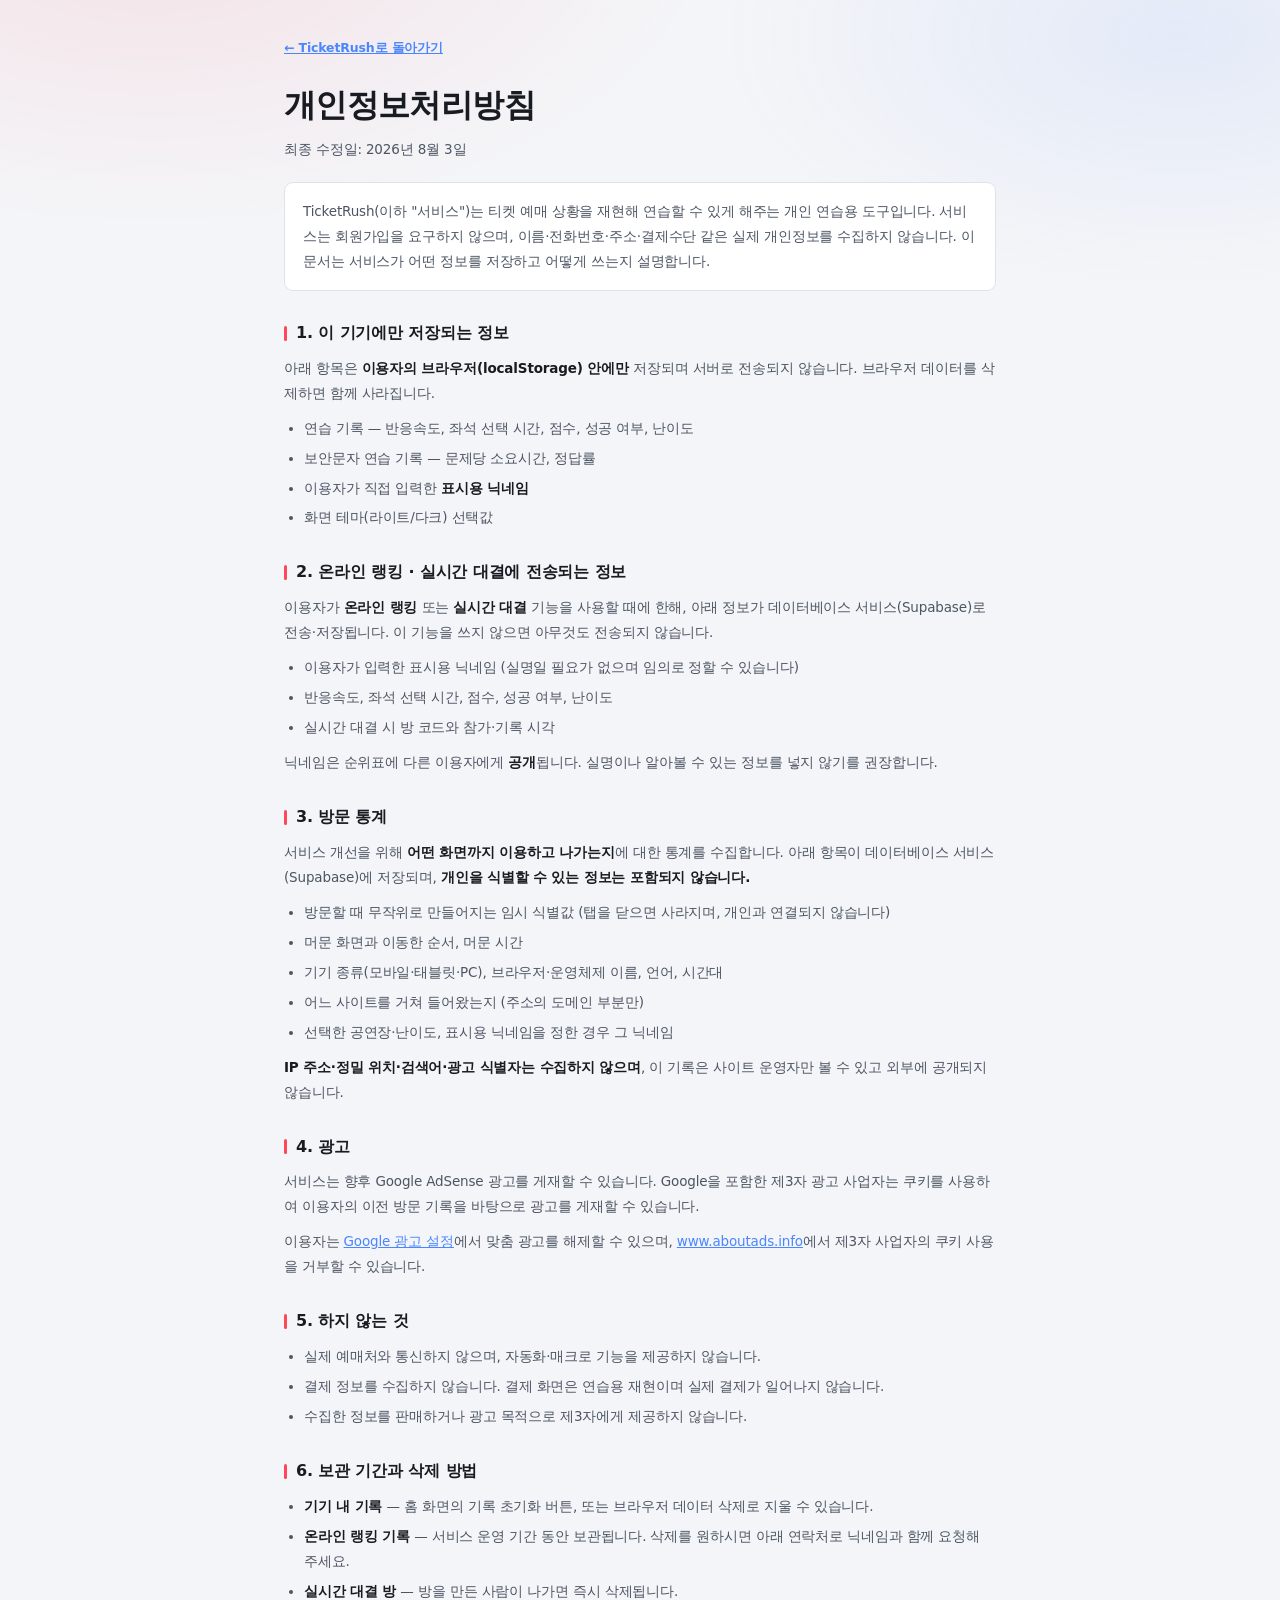
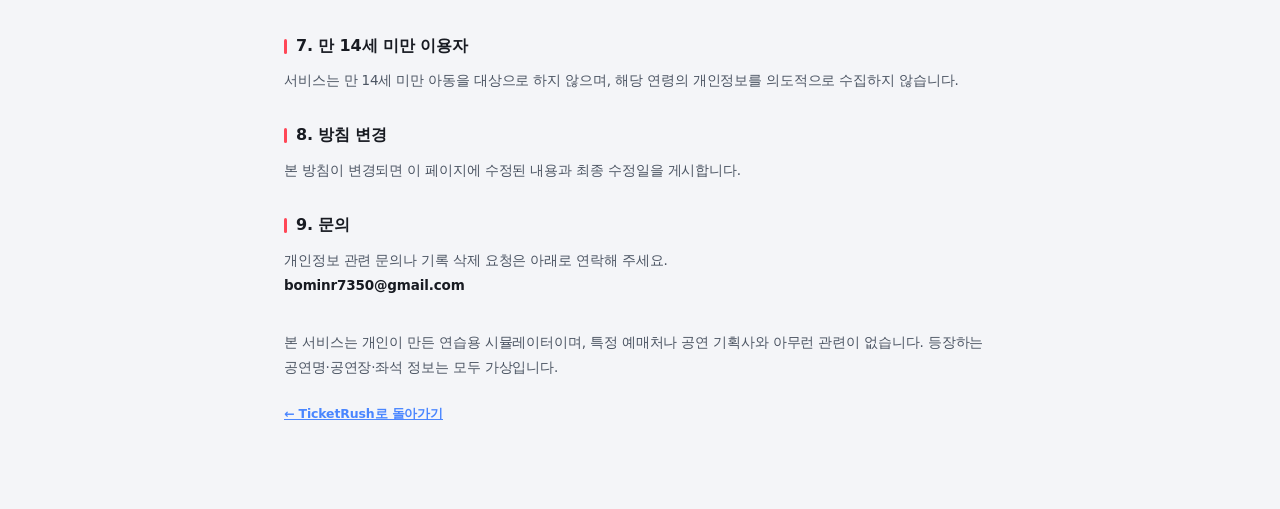
==== commit e6a40d6c: "관리자 방문 통계 페이지 연결 · 계측 스크립트 탑재 admin.html · css/admin.css · js/sb.js · js/track.js · sql/admin.sql 은 " ====
--- a/privacy.html
+++ b/privacy.html
@@ -60,7 +60,25 @@
         넣지 않기를 권장합니다.
       </p>
 
-      <h2>3. 광고</h2>
+      <h2>3. 방문 통계</h2>
+      <p>
+        서비스 개선을 위해 <b>어떤 화면까지 이용하고 나가는지</b>에 대한 통계를 수집합니다.
+        아래 항목이 데이터베이스 서비스(Supabase)에 저장되며, <b>개인을 식별할 수 있는 정보는
+        포함되지 않습니다.</b>
+      </p>
+      <ul>
+        <li>방문할 때 무작위로 만들어지는 임시 식별값 (탭을 닫으면 사라지며, 개인과 연결되지 않습니다)</li>
+        <li>머문 화면과 이동한 순서, 머문 시간</li>
+        <li>기기 종류(모바일·태블릿·PC), 브라우저·운영체제 이름, 언어, 시간대</li>
+        <li>어느 사이트를 거쳐 들어왔는지 (주소의 도메인 부분만)</li>
+        <li>선택한 공연장·난이도, 표시용 닉네임을 정한 경우 그 닉네임</li>
+      </ul>
+      <p>
+        <b>IP 주소·정밀 위치·검색어·광고 식별자는 수집하지 않으며</b>, 이 기록은 사이트 운영자만
+        볼 수 있고 외부에 공개되지 않습니다.
+      </p>
+
+      <h2>4. 광고</h2>
       <p>
         서비스는 향후 Google AdSense 광고를 게재할 수 있습니다. Google을 포함한 제3자 광고 사업자는
         쿠키를 사용하여 이용자의 이전 방문 기록을 바탕으로 광고를 게재할 수 있습니다.
@@ -72,14 +90,14 @@
         제3자 사업자의 쿠키 사용을 거부할 수 있습니다.
       </p>
 
-      <h2>4. 하지 않는 것</h2>
+      <h2>5. 하지 않는 것</h2>
       <ul>
         <li>실제 예매처와 통신하지 않으며, 자동화·매크로 기능을 제공하지 않습니다.</li>
         <li>결제 정보를 수집하지 않습니다. 결제 화면은 연습용 재현이며 실제 결제가 일어나지 않습니다.</li>
         <li>수집한 정보를 판매하거나 광고 목적으로 제3자에게 제공하지 않습니다.</li>
       </ul>
 
-      <h2>5. 보관 기간과 삭제 방법</h2>
+      <h2>6. 보관 기간과 삭제 방법</h2>
       <ul>
         <li><b>기기 내 기록</b> — 홈 화면의 기록 초기화 버튼, 또는 브라우저 데이터 삭제로 지울 수 있습니다.</li>
         <li><b>온라인 랭킹 기록</b> — 서비스 운영 기간 동안 보관됩니다. 삭제를 원하시면 아래 연락처로
@@ -87,18 +105,18 @@
         <li><b>실시간 대결 방</b> — 방을 만든 사람이 나가면 즉시 삭제됩니다.</li>
       </ul>
 
-      <h2>6. 만 14세 미만 이용자</h2>
+      <h2>7. 만 14세 미만 이용자</h2>
       <p>
         서비스는 만 14세 미만 아동을 대상으로 하지 않으며, 해당 연령의 개인정보를 의도적으로
         수집하지 않습니다.
       </p>
 
-      <h2>7. 방침 변경</h2>
+      <h2>8. 방침 변경</h2>
       <p>
         본 방침이 변경되면 이 페이지에 수정된 내용과 최종 수정일을 게시합니다.
       </p>
 
-      <h2>8. 문의</h2>
+      <h2>9. 문의</h2>
       <p>
         개인정보 관련 문의나 기록 삭제 요청은 아래로 연락해 주세요.<br>
         <b>bominr7350@gmail.com</b>
